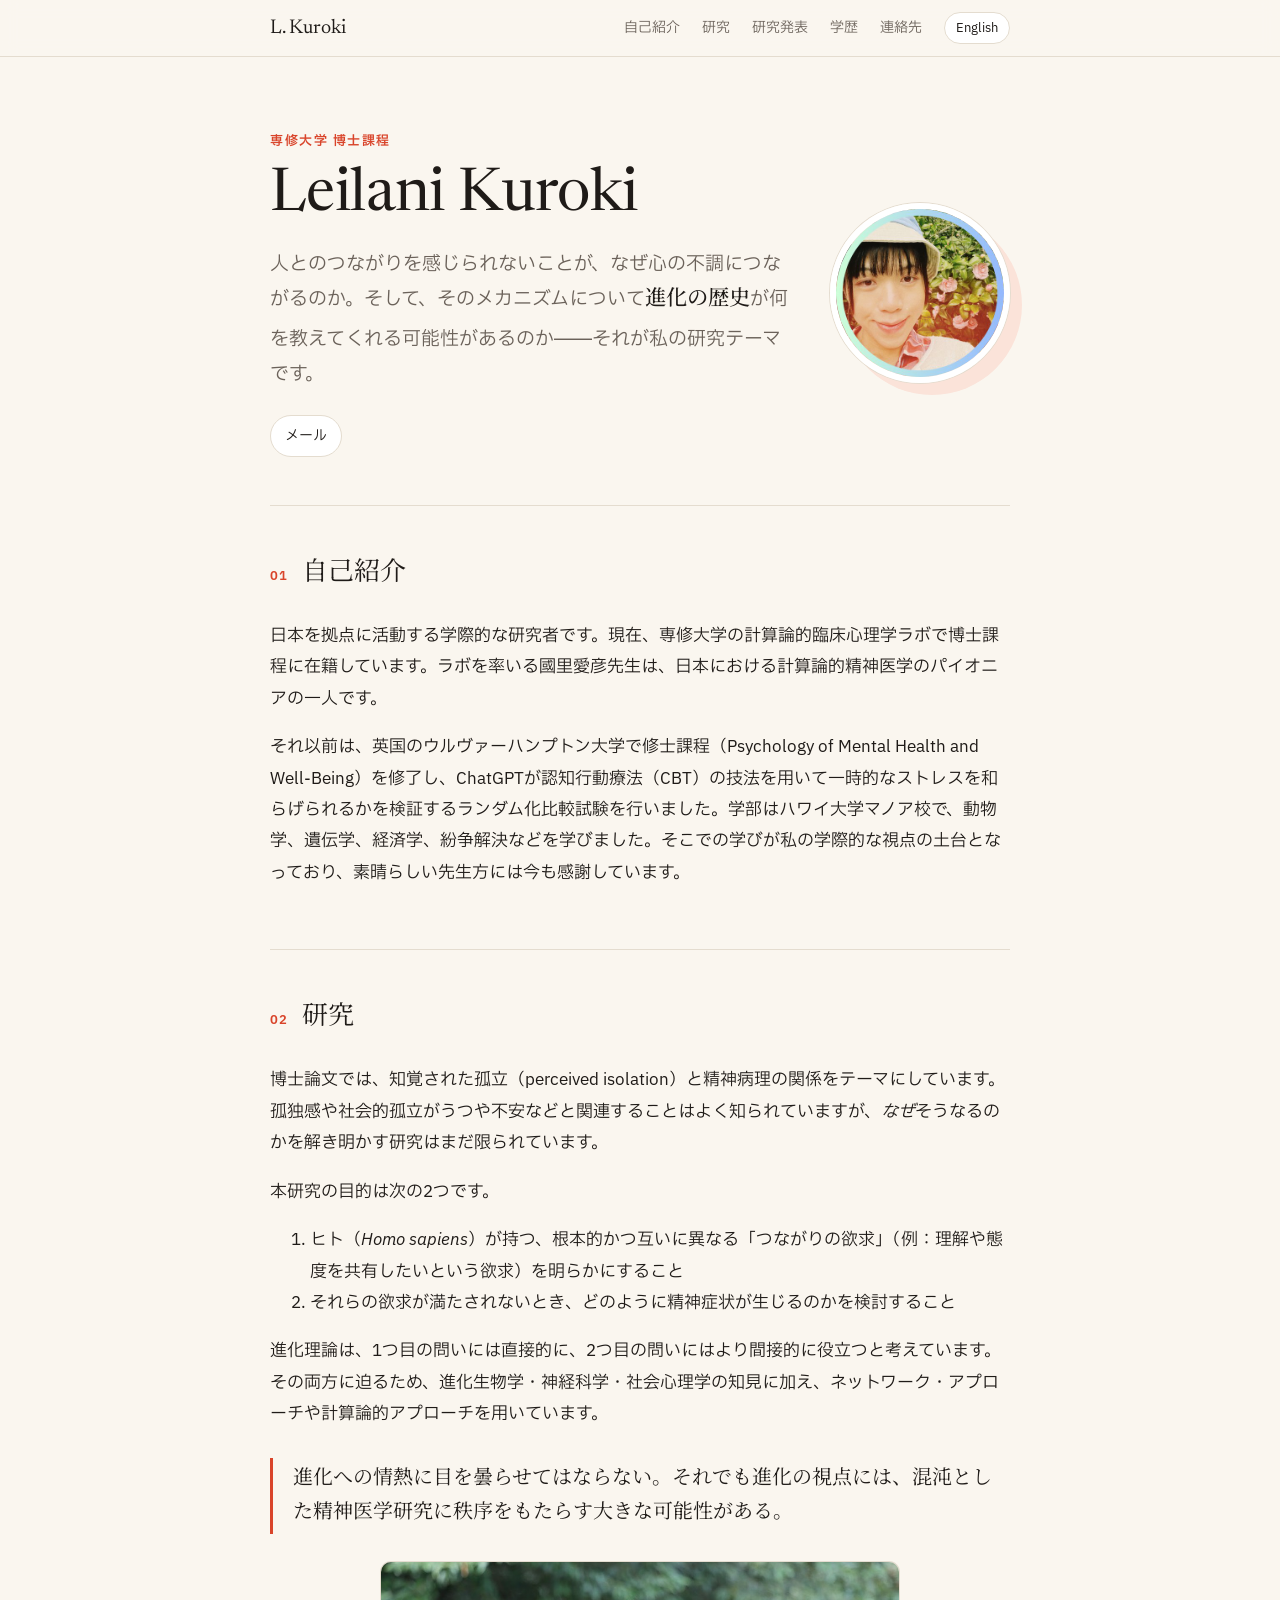
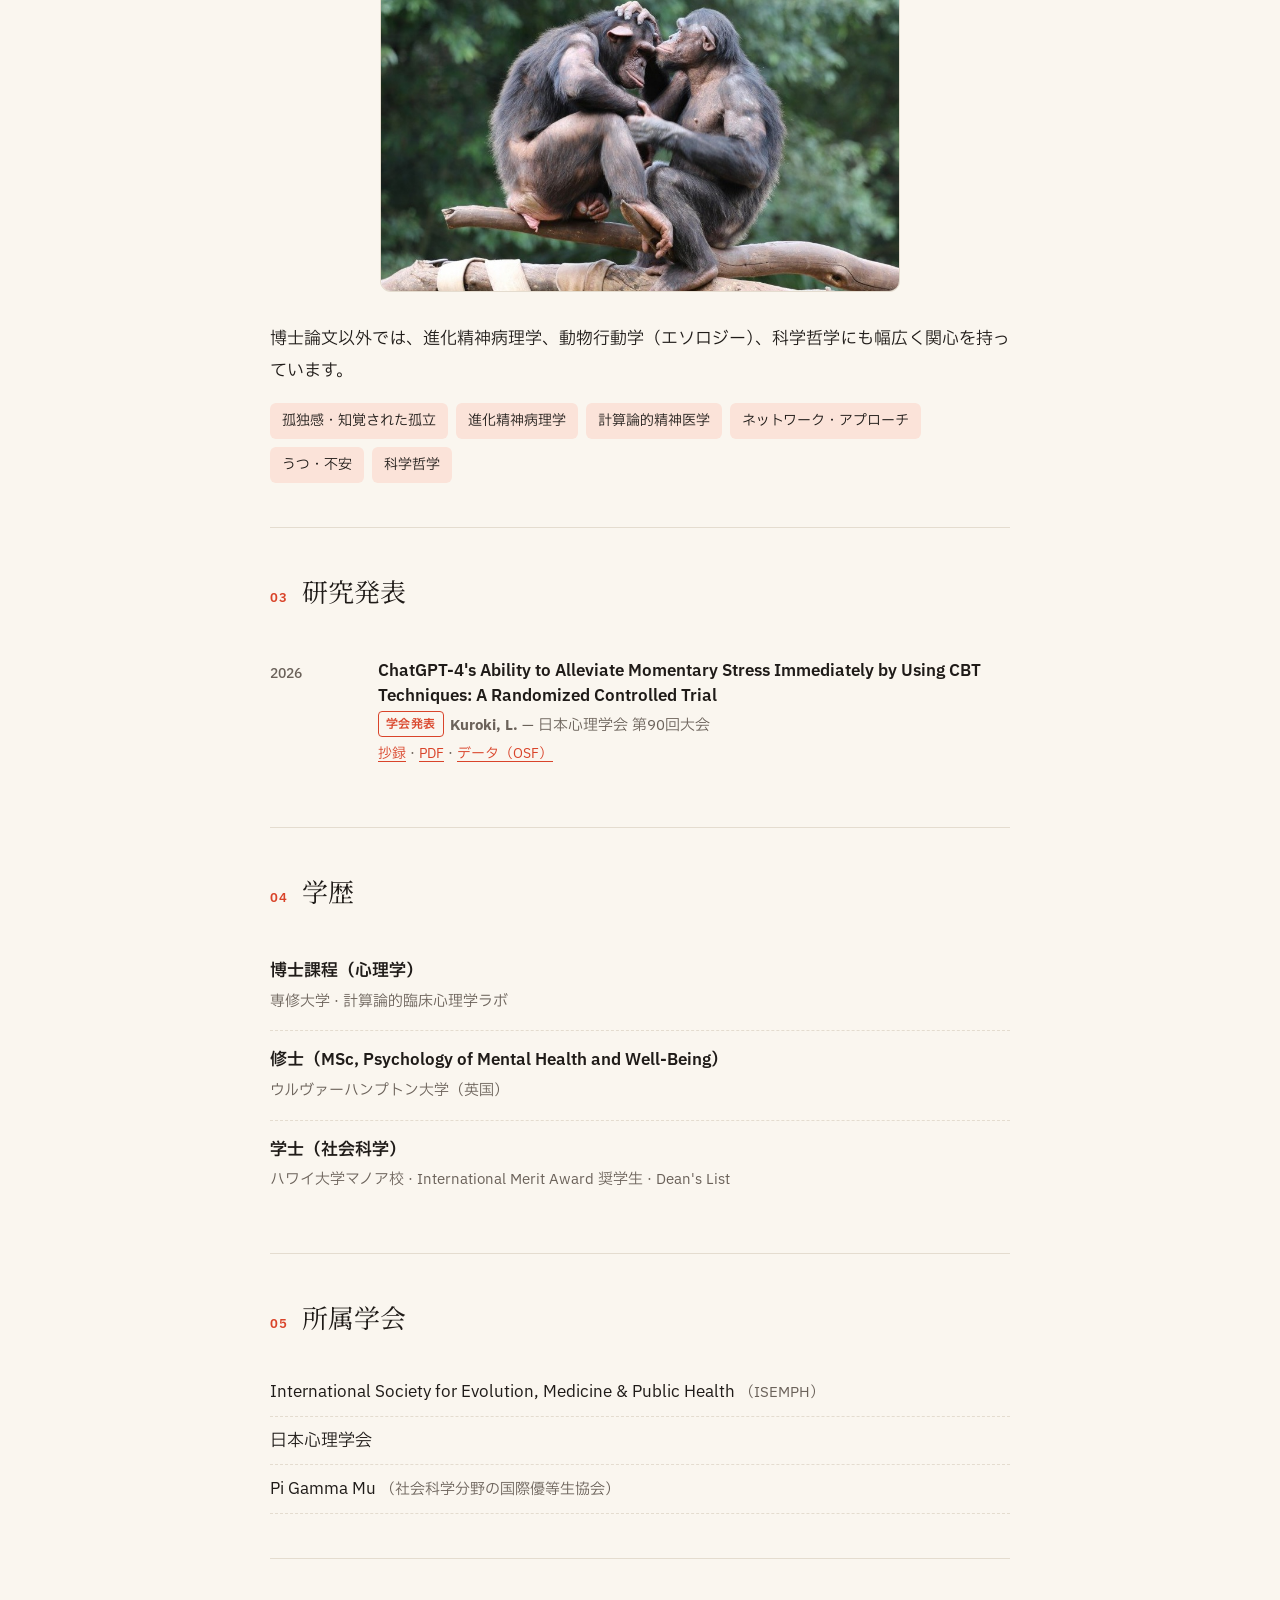
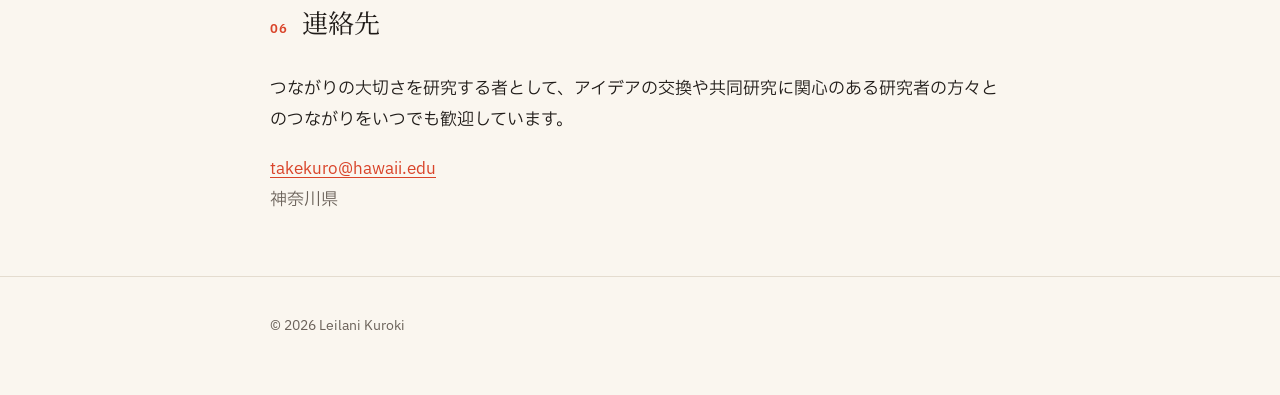
==== ja/index.html @ b6737ecd "Add Japanese version, shrink chimpanzee photo by 30% - New ja/index.html with Japanese translation; " ====
<!doctype html>
<html lang="ja">
<head>
<meta charset="utf-8">
<meta name="viewport" content="width=device-width, initial-scale=1">
<title>Leilani Kuroki｜専修大学 博士課程</title>
<meta name="description" content="Leilani Kuroki — 専修大学 計算論的臨床心理学ラボ 博士課程。知覚された孤立と精神病理の関係を、進化の視点から研究しています。">
<link rel="preconnect" href="https://fonts.googleapis.com">
<link rel="preconnect" href="https://fonts.gstatic.com" crossorigin>
<link href="https://fonts.googleapis.com/css2?family=Newsreader:ital,opsz,wght@0,6..72,400;0,6..72,500;1,6..72,400&family=IBM+Plex+Sans:wght@400;500;600&family=IBM+Plex+Sans+JP:wght@400;500;600&family=Noto+Serif+JP:wght@400;500&display=swap" rel="stylesheet">
<link rel="alternate" hreflang="en" href="https://leikuroki.github.io/">
<link rel="alternate" hreflang="ja" href="https://leikuroki.github.io/ja/">
<link rel="stylesheet" href="../style.css">
</head>
<body>

<nav>
  <div class="wrap">
    <a class="mark" href="#">L. Kuroki</a>
    <div class="right">
      <ul>
        <li><a href="#about">自己紹介</a></li>
        <li><a href="#research">研究</a></li>
        <li><a href="#presentations">研究発表</a></li>
        <li><a href="#education">学歴</a></li>
        <li><a href="#contact">連絡先</a></li>
      </ul>
      <a class="lang" href="../" lang="en">English</a>
    </div>
  </div>
</nav>

<!-- ======================= HERO ======================= -->
<header class="hero">
  <div class="wrap hero-grid">
    <div>
      <p class="eyebrow">専修大学 博士課程</p>
      <h1>Leilani Kuroki</h1>
      <p class="lede">人とのつながりを感じられないことが、なぜ心の不調につながるのか。そして、そのメカニズムについて<em>進化の歴史</em>が何を教えてくれる可能性があるのか――それが私の研究テーマです。</p>
      <div class="links">
        <a class="pill" href="mailto:takekuro@hawaii.edu">メール</a>
      </div>
    </div>
    <img class="photo" src="../photo.jpg" alt="Leilani Kurokiのポートレート">
  </div>
</header>

<main class="wrap">

<!-- ======================= 自己紹介 ======================= -->
<section id="about">
  <h2><span class="num">01</span> 自己紹介</h2>
  <p>日本を拠点に活動する学際的な研究者です。現在、専修大学の計算論的臨床心理学ラボで博士課程に在籍しています。ラボを率いる國里愛彦先生は、日本における計算論的精神医学のパイオニアの一人です。</p>
  <p>それ以前は、英国のウルヴァーハンプトン大学で修士課程（Psychology of Mental Health and Well-Being）を修了し、ChatGPTが認知行動療法（CBT）の技法を用いて一時的なストレスを和らげられるかを検証するランダム化比較試験を行いました。学部はハワイ大学マノア校で、動物学、遺伝学、経済学、紛争解決などを学びました。そこでの学びが私の学際的な視点の土台となっており、素晴らしい先生方には今も感謝しています。</p>
</section>

<!-- ======================= 研究 ======================= -->
<section id="research">
  <h2><span class="num">02</span> 研究</h2>
  <p>博士論文では、知覚された孤立（perceived isolation）と精神病理の関係をテーマにしています。孤独感や社会的孤立がうつや不安などと関連することはよく知られていますが、<em>なぜ</em>そうなるのかを解き明かす研究はまだ限られています。</p>
  <p>本研究の目的は次の2つです。</p>
  <ol>
    <li>ヒト（<i>Homo sapiens</i>）が持つ、根本的かつ互いに異なる「つながりの欲求」（例：理解や態度を共有したいという欲求）を明らかにすること</li>
    <li>それらの欲求が満たされないとき、どのように精神症状が生じるのかを検討すること</li>
  </ol>
  <p>進化理論は、1つ目の問いには直接的に、2つ目の問いにはより間接的に役立つと考えています。その両方に迫るため、進化生物学・神経科学・社会心理学の知見に加え、ネットワーク・アプローチや計算論的アプローチを用いています。</p>
  <p class="pull">進化への情熱に目を曇らせてはならない。それでも進化の視点には、混沌とした精神医学研究に秩序をもたらす大きな可能性がある。</p>
  <figure class="photo-wide"><img src="../chimpanzees.jpeg" alt="枝の上で向かい合い、顔を寄せ合う2頭のチンパンジー" loading="lazy"></figure>
  <p>博士論文以外では、進化精神病理学、動物行動学（エソロジー）、科学哲学にも幅広く関心を持っています。</p>
  <div class="tags">
    <span class="tag">孤独感・知覚された孤立</span>
    <span class="tag">進化精神病理学</span>
    <span class="tag">計算論的精神医学</span>
    <span class="tag">ネットワーク・アプローチ</span>
    <span class="tag">うつ・不安</span>
    <span class="tag">科学哲学</span>
  </div>
</section>

<!-- ======================= 研究発表 ======================= -->
<section id="presentations">
  <h2><span class="num">03</span> 研究発表</h2>

  <!-- 新しい発表を追加するときは <div class="entry"> から対応する </div> までをコピー -->
  <div class="entry">
    <div class="year">2026</div>
    <div>
      <h3>ChatGPT-4's Ability to Alleviate Momentary Stress Immediately by Using CBT Techniques: A Randomized Controlled Trial</h3>
      <p class="meta"><span class="badge">学会発表</span><strong>Kuroki, L.</strong> — 日本心理学会 第90回大会</p>
      <p class="meta">
        <a href="https://pub.confit.atlas.jp/en/event/jpa2026/presentation/VQcXR4tV-46" target="_blank" rel="noopener">抄録</a> ·
        <a href="../kuroki-jpa2026.pdf" target="_blank" rel="noopener">PDF</a> ·
        <a href="https://osf.io/59hv4" target="_blank" rel="noopener">データ（OSF）</a>
      </p>
    </div>
  </div>
</section>

<!-- ======================= 学歴 ======================= -->
<section id="education">
  <h2><span class="num">04</span> 学歴</h2>
  <div class="entry no-year">
    <div>
      <h3>博士課程（心理学）</h3>
      <p class="meta">専修大学 · 計算論的臨床心理学ラボ</p>
    </div>
  </div>
  <div class="entry no-year">
    <div>
      <h3>修士（MSc, Psychology of Mental Health and Well-Being）</h3>
      <p class="meta">ウルヴァーハンプトン大学（英国）</p>
    </div>
  </div>
  <div class="entry no-year">
    <div>
      <h3>学士（社会科学）</h3>
      <p class="meta">ハワイ大学マノア校 · International Merit Award 奨学生 · Dean's List</p>
    </div>
  </div>
</section>

<!-- ======================= 所属学会 ======================= -->
<section id="affiliations">
  <h2><span class="num">05</span> 所属学会</h2>
  <ul class="plain">
    <li>International Society for Evolution, Medicine &amp; Public Health <span>（ISEMPH）</span></li>
    <li>日本心理学会</li>
    <li>Pi Gamma Mu <span>（社会科学分野の国際優等生協会）</span></li>
  </ul>
</section>

<!-- ======================= 連絡先 ======================= -->
<section id="contact">
  <h2><span class="num">06</span> 連絡先</h2>
  <p>つながりの大切さを研究する者として、アイデアの交換や共同研究に関心のある研究者の方々とのつながりをいつでも歓迎しています。</p>
  <p><a href="mailto:takekuro@hawaii.edu">takekuro@hawaii.edu</a><br>
  <span style="color:var(--muted)">神奈川県</span></p>
</section>

</main>

<footer>
  <div class="wrap">© 2026 Leilani Kuroki</div>
</footer>

</body>
</html>
---- style.css ----
/* =========================================================
   COLORS — change these to restyle the whole site
   ========================================================= */
:root {
  --paper: #faf6ef;
  --ink: #1f1b18;
  --muted: #6b625a;
  --line: #e4dccf;
  --accent: #d9442a;        /* vermilion, borrowed from your CV */
  --accent-soft: #fbe3d9;
  --card: #ffffff;
}
@media (prefers-color-scheme: dark) {
  :root {
    --paper: #171412;
    --ink: #efe8de;
    --muted: #a89e93;
    --line: #322b26;
    --accent: #ff7a5c;
    --accent-soft: #3a211b;
    --card: #1f1b18;
  }
}

* { box-sizing: border-box; }
html { scroll-behavior: smooth; }
body {
  margin: 0;
  background: var(--paper);
  color: var(--ink);
  font: 400 17px/1.7 "IBM Plex Sans", system-ui, sans-serif;
  -webkit-font-smoothing: antialiased;
}
a { color: var(--accent); text-decoration-thickness: 1px; text-underline-offset: 3px; }
a:hover { text-decoration-thickness: 2px; }

.wrap { max-width: 780px; margin: 0 auto; padding: 0 20px; }

/* ---------- top nav ---------- */
nav {
  position: sticky; top: 0; z-index: 10;
  background: color-mix(in srgb, var(--paper) 88%, transparent);
  backdrop-filter: blur(8px);
  border-bottom: 1px solid var(--line);
}
nav .wrap { display: flex; justify-content: space-between; align-items: center; height: 56px; }
nav .mark { font-family: "Newsreader", serif; font-size: 20px; color: var(--ink); text-decoration: none; }
nav ul { list-style: none; display: flex; gap: 22px; margin: 0; padding: 0; font-size: 14px; }
nav ul a { color: var(--muted); text-decoration: none; }
nav ul a:hover { color: var(--accent); }
nav .right { display: flex; align-items: center; gap: 22px; }
.lang { font-size: 13px; color: var(--ink); text-decoration: none; border: 1px solid var(--line); border-radius: 999px; padding: 3px 11px; background: var(--card); }
.lang:hover { border-color: var(--accent); color: var(--accent); }
@media (max-width: 560px) { nav ul { display: none; } }

/* ---------- hero ---------- */
header.hero { padding: 72px 0 48px; }
.hero-grid { display: grid; grid-template-columns: 1fr 180px; gap: 40px; align-items: center; }
.eyebrow {
  font-size: 13px; letter-spacing: .12em; text-transform: uppercase;
  color: var(--accent); font-weight: 600; margin: 0 0 12px;
}
h1 {
  font-family: "Newsreader", serif; font-weight: 400;
  font-size: clamp(40px, 7vw, 60px); line-height: 1.05; margin: 0 0 18px;
  letter-spacing: -.01em;
}
.lede { font-size: 19px; color: var(--muted); margin: 0 0 24px; max-width: 34em; }
.lede em { font-family: "Newsreader", serif; font-size: 1.12em; color: var(--ink); }
.photo {
  width: 180px; height: 180px; border-radius: 50%; object-fit: cover; object-position: center 30%;
  border: 6px solid var(--card);
  box-shadow: 0 0 0 1px var(--line), 12px 12px 0 var(--accent-soft);
}
.links { display: flex; flex-wrap: wrap; gap: 10px; }
.pill {
  display: inline-block; padding: 7px 14px; border: 1px solid var(--line); border-radius: 999px;
  font-size: 14px; color: var(--ink); text-decoration: none; background: var(--card);
}
.pill:hover { border-color: var(--accent); color: var(--accent); }
@media (max-width: 640px) {
  header.hero { padding: 44px 0 32px; }
  .hero-grid { grid-template-columns: 1fr; gap: 24px; }
  .photo { order: -1; width: 130px; height: 130px; }
}

/* ---------- sections ---------- */
section { padding: 44px 0; border-top: 1px solid var(--line); }
h2 {
  font-family: "Newsreader", serif; font-weight: 400; font-style: italic;
  font-size: 30px; margin: 0 0 22px; display: flex; align-items: baseline; gap: 14px;
}
h2 .num { font-family: "IBM Plex Sans", sans-serif; font-style: normal; font-size: 13px; color: var(--accent); font-weight: 600; letter-spacing: .08em; }
p { margin: 0 0 1em; }

.pull {
  font-family: "Newsreader", serif; font-size: 22px; line-height: 1.45;
  border-left: 3px solid var(--accent); padding: 4px 0 4px 20px; margin: 28px 0;
}

.photo-wide { margin: 8px 0 32px; }
.photo-wide img { display: block; width: 70%; margin: 0 auto; height: auto; border-radius: 10px; box-shadow: 0 0 0 1px var(--line); }

/* interests */
.tags { display: flex; flex-wrap: wrap; gap: 8px; margin-top: 8px; }
.tag { background: var(--accent-soft); color: var(--ink); font-size: 14px; padding: 5px 12px; border-radius: 6px; }

/* entries (pubs, education) */
.entry { display: grid; grid-template-columns: 90px 1fr; gap: 18px; padding: 16px 0; }
.entry + .entry { border-top: 1px dashed var(--line); }
.entry .year { font-size: 14px; color: var(--muted); font-weight: 500; padding-top: 3px; }
.entry h3 { font-size: 17px; font-weight: 600; margin: 0 0 4px; line-height: 1.45; }
.entry .meta { color: var(--muted); font-size: 15px; margin: 0; }
.entry .meta a { font-size: 14px; }
.badge { display: inline-block; font-size: 12px; font-weight: 600; letter-spacing: .04em; text-transform: uppercase;
         color: var(--accent); border: 1px solid var(--accent); border-radius: 4px; padding: 1px 7px; margin-right: 6px; vertical-align: 2px; }
.entry.no-year { grid-template-columns: 1fr; }
@media (max-width: 560px) { .entry { grid-template-columns: 1fr; gap: 2px; } }

.two-col { display: grid; grid-template-columns: 1fr 1fr; gap: 32px; }
@media (max-width: 640px) { .two-col { grid-template-columns: 1fr; gap: 0; } }
.plain { list-style: none; padding: 0; margin: 0; }
.plain li { padding: 8px 0; border-bottom: 1px dashed var(--line); }
.plain li span { color: var(--muted); font-size: 15px; }

footer { padding: 36px 0 56px; color: var(--muted); font-size: 14px; border-top: 1px solid var(--line); }

/* ---------- Japanese page tweaks ---------- */
html[lang="ja"] body { font-family: "IBM Plex Sans", "IBM Plex Sans JP", system-ui, sans-serif; line-height: 1.85; }
html[lang="ja"] h1, html[lang="ja"] h2, html[lang="ja"] .pull, html[lang="ja"] .lede em, html[lang="ja"] nav .mark { font-family: "Newsreader", "Noto Serif JP", serif; }
html[lang="ja"] h2 { font-style: normal; font-size: 26px; }
html[lang="ja"] .lede em { font-style: normal; font-weight: 500; }
html[lang="ja"] .pull { font-size: 20px; line-height: 1.7; }
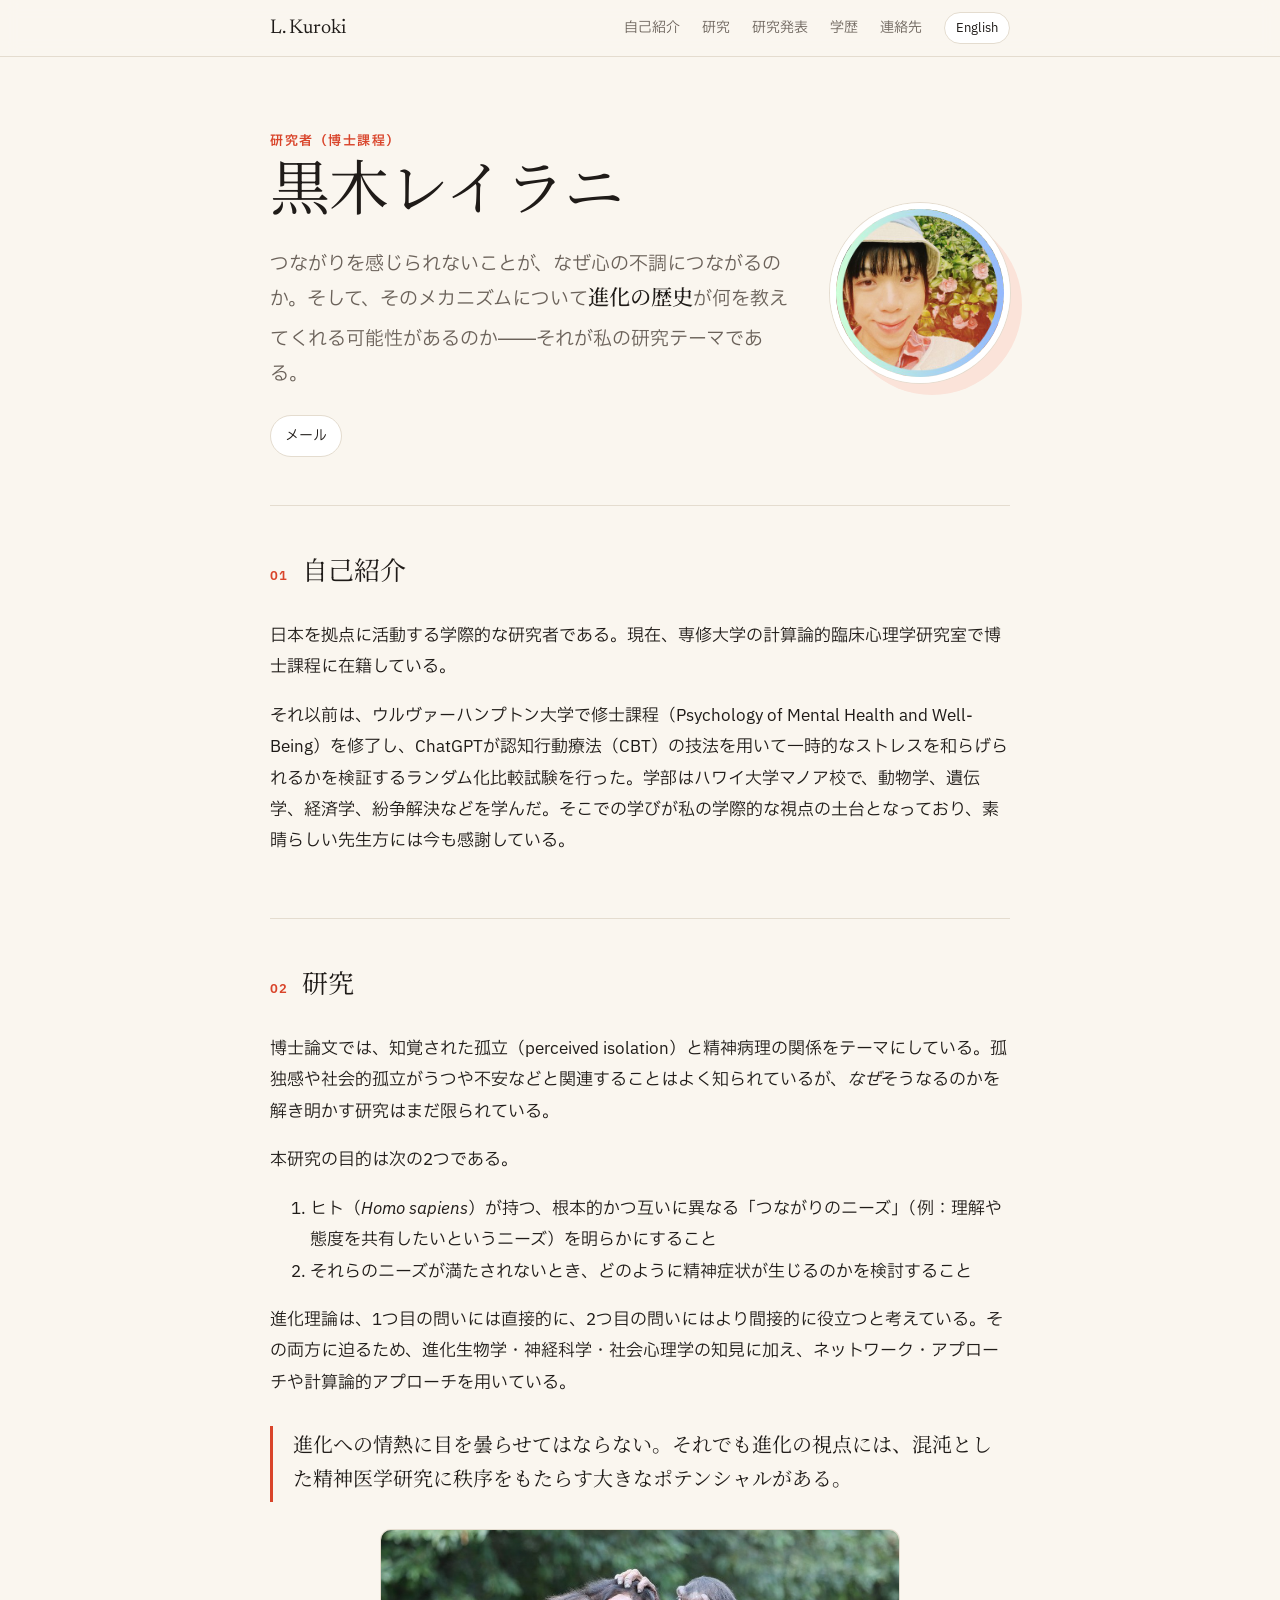
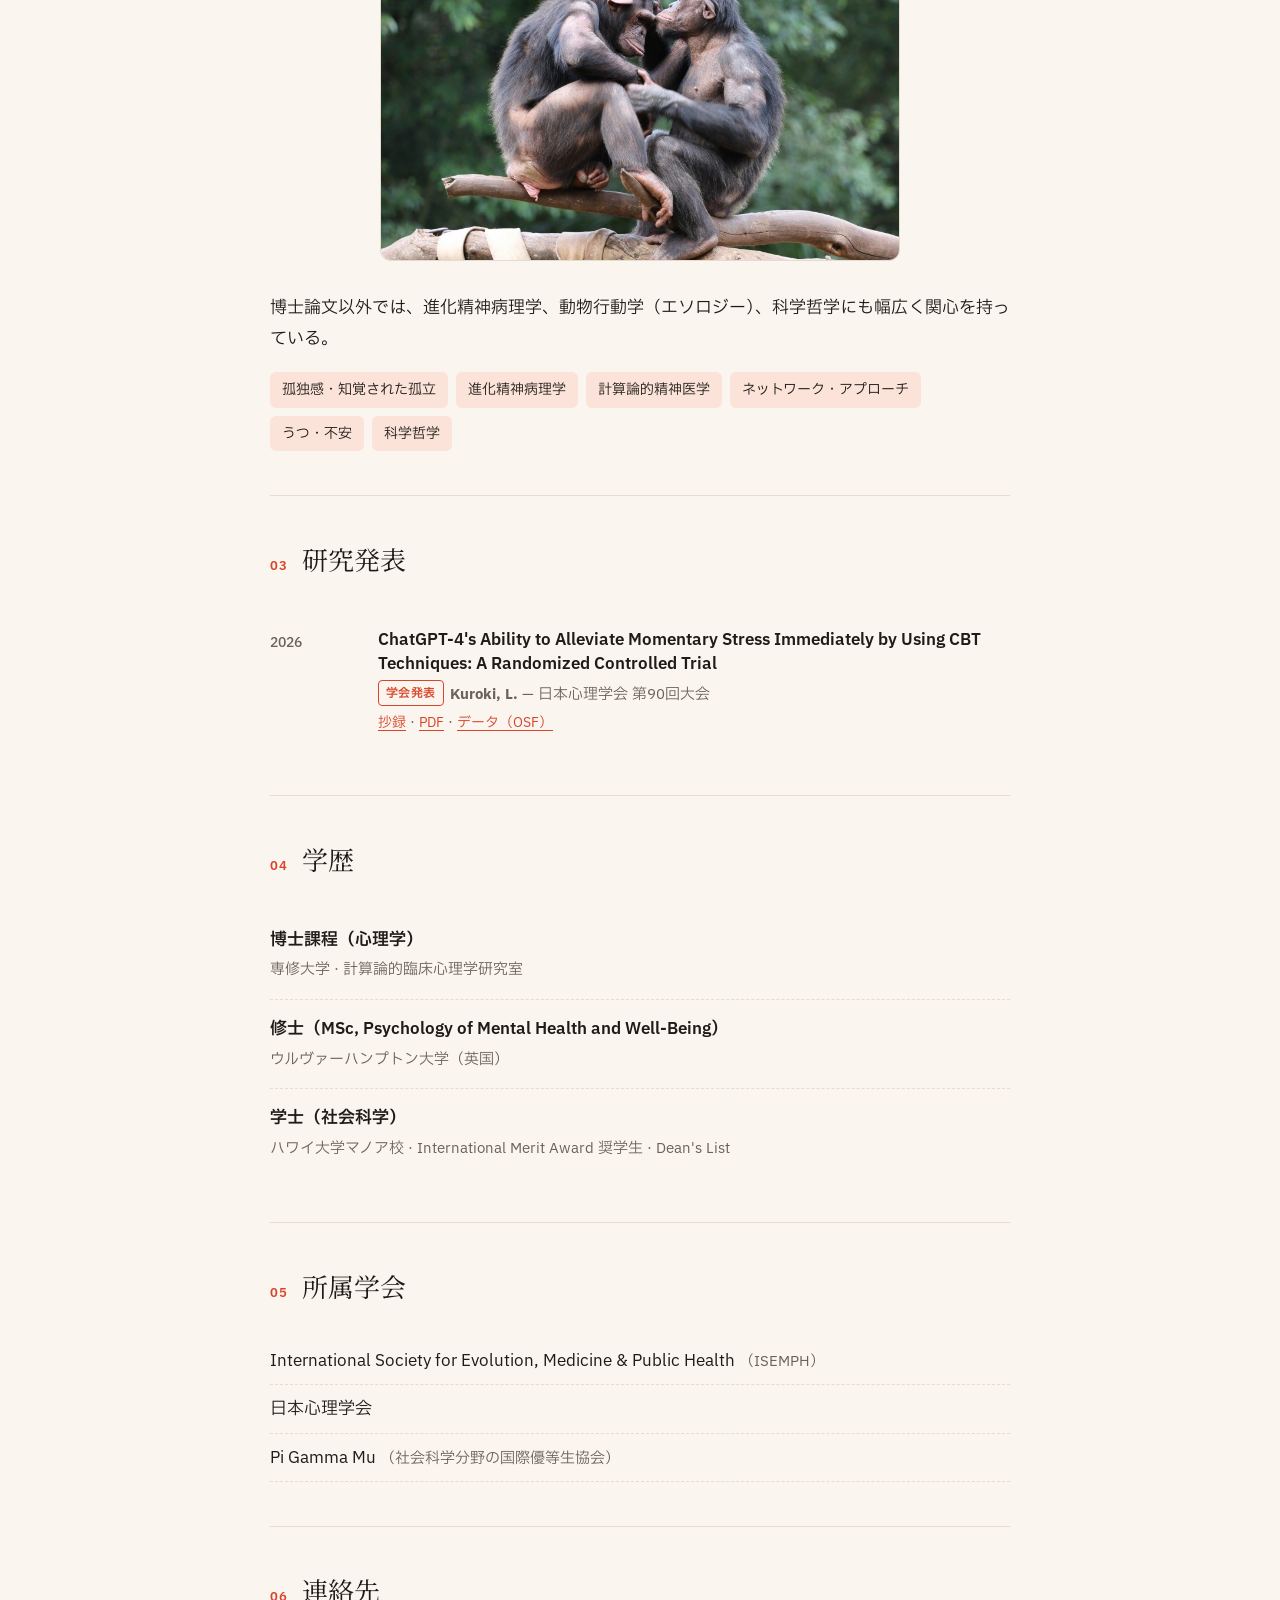
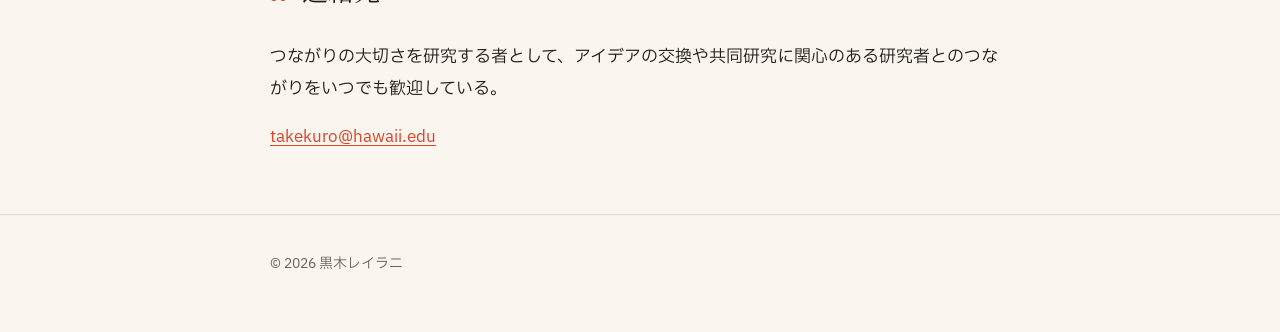
==== commit 22895248: "Japanese page: である調, 黒木レイラニ, wording edits Co-Authored-By: Claude Opus 5.5 <noreply@anthropic.com> C" ====
--- a/ja/index.html
+++ b/ja/index.html
@@ -3,8 +3,8 @@
 <head>
 <meta charset="utf-8">
 <meta name="viewport" content="width=device-width, initial-scale=1">
-<title>Leilani Kuroki｜専修大学 博士課程</title>
-<meta name="description" content="Leilani Kuroki — 専修大学 計算論的臨床心理学ラボ 博士課程。知覚された孤立と精神病理の関係を、進化の視点から研究しています。">
+<title>黒木レイラニ｜研究者（博士課程）</title>
+<meta name="description" content="黒木レイラニ — 専修大学 計算論的臨床心理学研究室 博士課程。知覚された孤立と精神病理の関係を、進化の視点から研究している。">
 <link rel="preconnect" href="https://fonts.googleapis.com">
 <link rel="preconnect" href="https://fonts.gstatic.com" crossorigin>
 <link href="https://fonts.googleapis.com/css2?family=Newsreader:ital,opsz,wght@0,6..72,400;0,6..72,500;1,6..72,400&family=IBM+Plex+Sans:wght@400;500;600&family=IBM+Plex+Sans+JP:wght@400;500;600&family=Noto+Serif+JP:wght@400;500&display=swap" rel="stylesheet">
@@ -34,14 +34,14 @@
 <header class="hero">
   <div class="wrap hero-grid">
     <div>
-      <p class="eyebrow">専修大学 博士課程</p>
-      <h1>Leilani Kuroki</h1>
-      <p class="lede">人とのつながりを感じられないことが、なぜ心の不調につながるのか。そして、そのメカニズムについて<em>進化の歴史</em>が何を教えてくれる可能性があるのか――それが私の研究テーマです。</p>
+      <p class="eyebrow">研究者（博士課程）</p>
+      <h1>黒木レイラニ</h1>
+      <p class="lede">つながりを感じられないことが、なぜ心の不調につながるのか。そして、そのメカニズムについて<em>進化の歴史</em>が何を教えてくれる可能性があるのか――それが私の研究テーマである。</p>
       <div class="links">
         <a class="pill" href="mailto:takekuro@hawaii.edu">メール</a>
       </div>
     </div>
-    <img class="photo" src="../photo.jpg" alt="Leilani Kurokiのポートレート">
+    <img class="photo" src="../photo.jpg" alt="黒木レイラニのポートレート">
   </div>
 </header>
 
@@ -50,23 +50,23 @@
 <!-- ======================= 自己紹介 ======================= -->
 <section id="about">
   <h2><span class="num">01</span> 自己紹介</h2>
-  <p>日本を拠点に活動する学際的な研究者です。現在、専修大学の計算論的臨床心理学ラボで博士課程に在籍しています。ラボを率いる國里愛彦先生は、日本における計算論的精神医学のパイオニアの一人です。</p>
-  <p>それ以前は、英国のウルヴァーハンプトン大学で修士課程（Psychology of Mental Health and Well-Being）を修了し、ChatGPTが認知行動療法（CBT）の技法を用いて一時的なストレスを和らげられるかを検証するランダム化比較試験を行いました。学部はハワイ大学マノア校で、動物学、遺伝学、経済学、紛争解決などを学びました。そこでの学びが私の学際的な視点の土台となっており、素晴らしい先生方には今も感謝しています。</p>
+  <p>日本を拠点に活動する学際的な研究者である。現在、専修大学の計算論的臨床心理学研究室で博士課程に在籍している。</p>
+  <p>それ以前は、ウルヴァーハンプトン大学で修士課程（Psychology of Mental Health and Well-Being）を修了し、ChatGPTが認知行動療法（CBT）の技法を用いて一時的なストレスを和らげられるかを検証するランダム化比較試験を行った。学部はハワイ大学マノア校で、動物学、遺伝学、経済学、紛争解決などを学んだ。そこでの学びが私の学際的な視点の土台となっており、素晴らしい先生方には今も感謝している。</p>
 </section>
 
 <!-- ======================= 研究 ======================= -->
 <section id="research">
   <h2><span class="num">02</span> 研究</h2>
-  <p>博士論文では、知覚された孤立（perceived isolation）と精神病理の関係をテーマにしています。孤独感や社会的孤立がうつや不安などと関連することはよく知られていますが、<em>なぜ</em>そうなるのかを解き明かす研究はまだ限られています。</p>
-  <p>本研究の目的は次の2つです。</p>
+  <p>博士論文では、知覚された孤立（perceived isolation）と精神病理の関係をテーマにしている。孤独感や社会的孤立がうつや不安などと関連することはよく知られているが、<em>なぜ</em>そうなるのかを解き明かす研究はまだ限られている。</p>
+  <p>本研究の目的は次の2つである。</p>
   <ol>
-    <li>ヒト（<i>Homo sapiens</i>）が持つ、根本的かつ互いに異なる「つながりの欲求」（例：理解や態度を共有したいという欲求）を明らかにすること</li>
-    <li>それらの欲求が満たされないとき、どのように精神症状が生じるのかを検討すること</li>
+    <li>ヒト（<i>Homo sapiens</i>）が持つ、根本的かつ互いに異なる「つながりのニーズ」（例：理解や態度を共有したいというニーズ）を明らかにすること</li>
+    <li>それらのニーズが満たされないとき、どのように精神症状が生じるのかを検討すること</li>
   </ol>
-  <p>進化理論は、1つ目の問いには直接的に、2つ目の問いにはより間接的に役立つと考えています。その両方に迫るため、進化生物学・神経科学・社会心理学の知見に加え、ネットワーク・アプローチや計算論的アプローチを用いています。</p>
-  <p class="pull">進化への情熱に目を曇らせてはならない。それでも進化の視点には、混沌とした精神医学研究に秩序をもたらす大きな可能性がある。</p>
+  <p>進化理論は、1つ目の問いには直接的に、2つ目の問いにはより間接的に役立つと考えている。その両方に迫るため、進化生物学・神経科学・社会心理学の知見に加え、ネットワーク・アプローチや計算論的アプローチを用いている。</p>
+  <p class="pull">進化への情熱に目を曇らせてはならない。それでも進化の視点には、混沌とした精神医学研究に秩序をもたらす大きなポテンシャルがある。</p>
   <figure class="photo-wide"><img src="../chimpanzees.jpeg" alt="枝の上で向かい合い、顔を寄せ合う2頭のチンパンジー" loading="lazy"></figure>
-  <p>博士論文以外では、進化精神病理学、動物行動学（エソロジー）、科学哲学にも幅広く関心を持っています。</p>
+  <p>博士論文以外では、進化精神病理学、動物行動学（エソロジー）、科学哲学にも幅広く関心を持っている。</p>
   <div class="tags">
     <span class="tag">孤独感・知覚された孤立</span>
     <span class="tag">進化精神病理学</span>
@@ -102,7 +102,7 @@
   <div class="entry no-year">
     <div>
       <h3>博士課程（心理学）</h3>
-      <p class="meta">専修大学 · 計算論的臨床心理学ラボ</p>
+      <p class="meta">専修大学 · 計算論的臨床心理学研究室</p>
     </div>
   </div>
   <div class="entry no-year">
@@ -132,15 +132,14 @@
 <!-- ======================= 連絡先 ======================= -->
 <section id="contact">
   <h2><span class="num">06</span> 連絡先</h2>
-  <p>つながりの大切さを研究する者として、アイデアの交換や共同研究に関心のある研究者の方々とのつながりをいつでも歓迎しています。</p>
-  <p><a href="mailto:takekuro@hawaii.edu">takekuro@hawaii.edu</a><br>
-  <span style="color:var(--muted)">神奈川県</span></p>
+  <p>つながりの大切さを研究する者として、アイデアの交換や共同研究に関心のある研究者とのつながりをいつでも歓迎している。</p>
+  <p><a href="mailto:takekuro@hawaii.edu">takekuro@hawaii.edu</a></p>
 </section>
 
 </main>
 
 <footer>
-  <div class="wrap">© 2026 Leilani Kuroki</div>
+  <div class="wrap">© 2026 黒木レイラニ</div>
 </footer>
 
 </body>
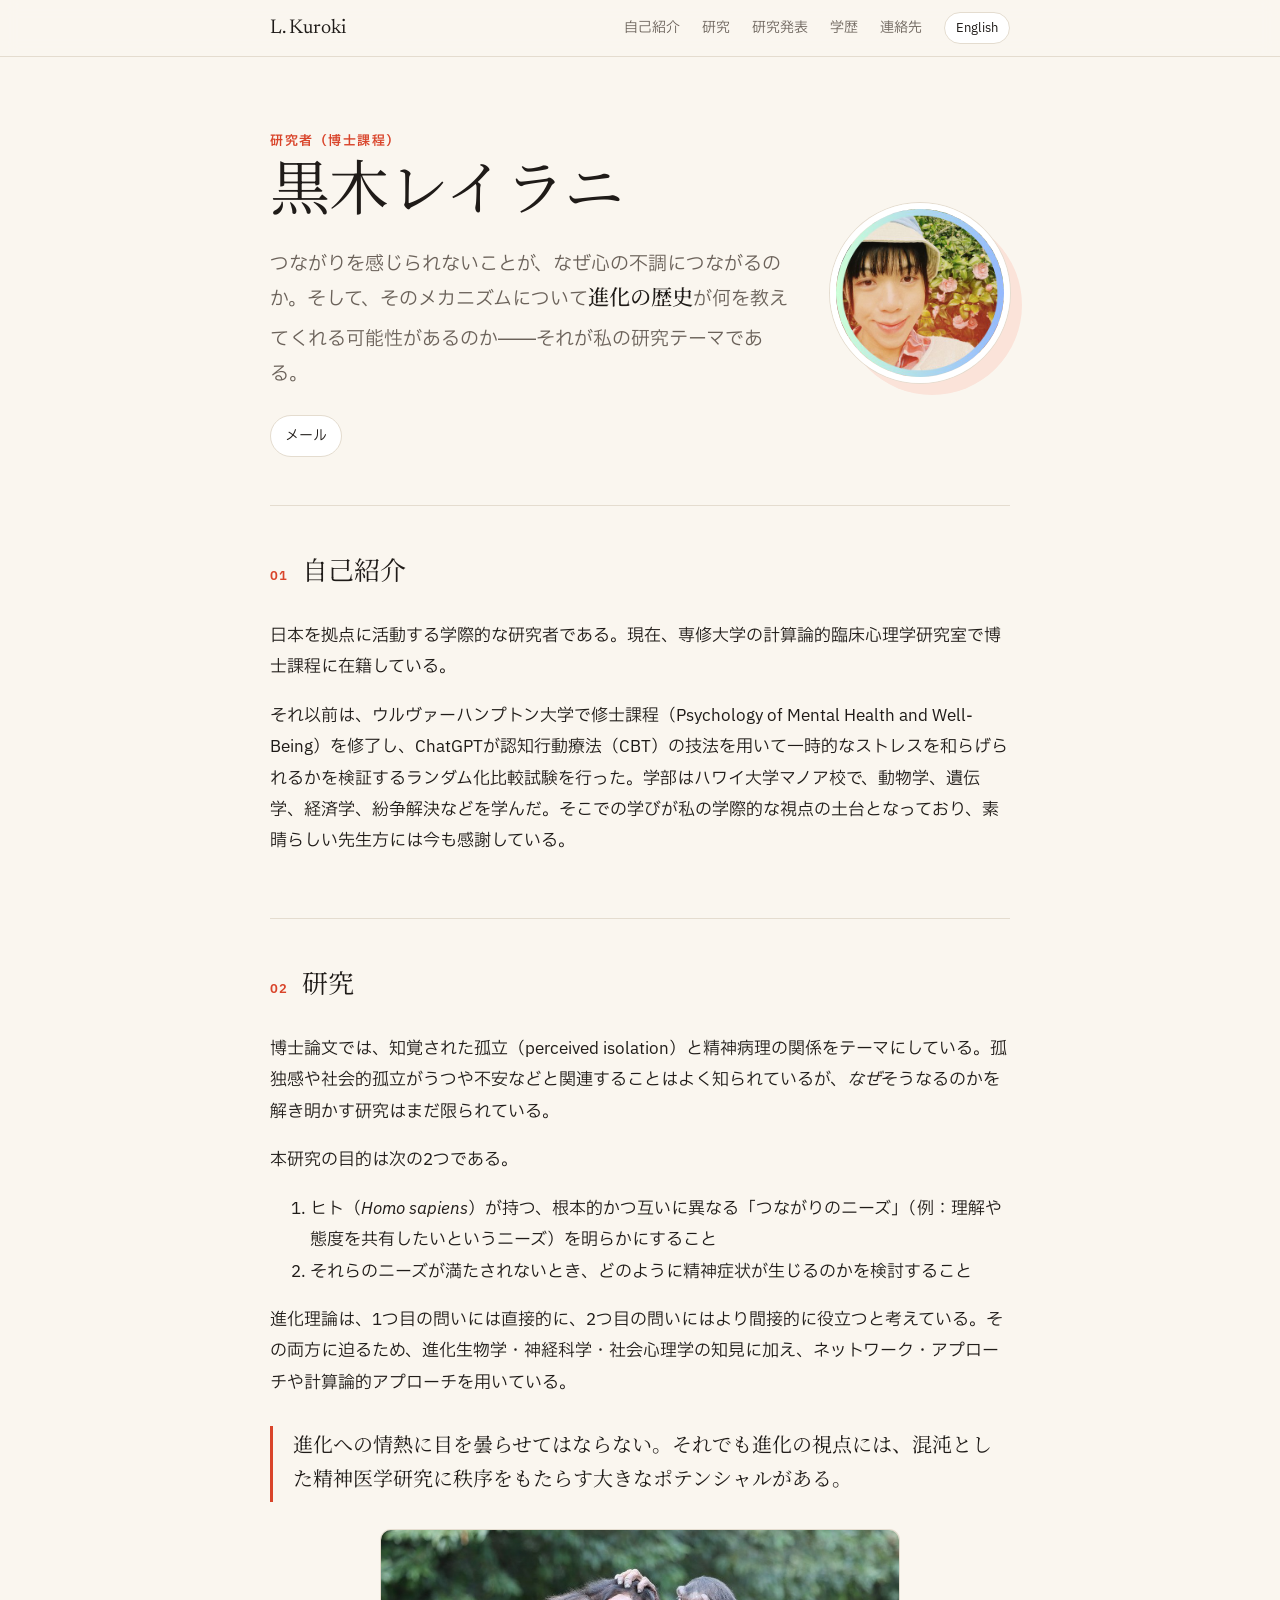
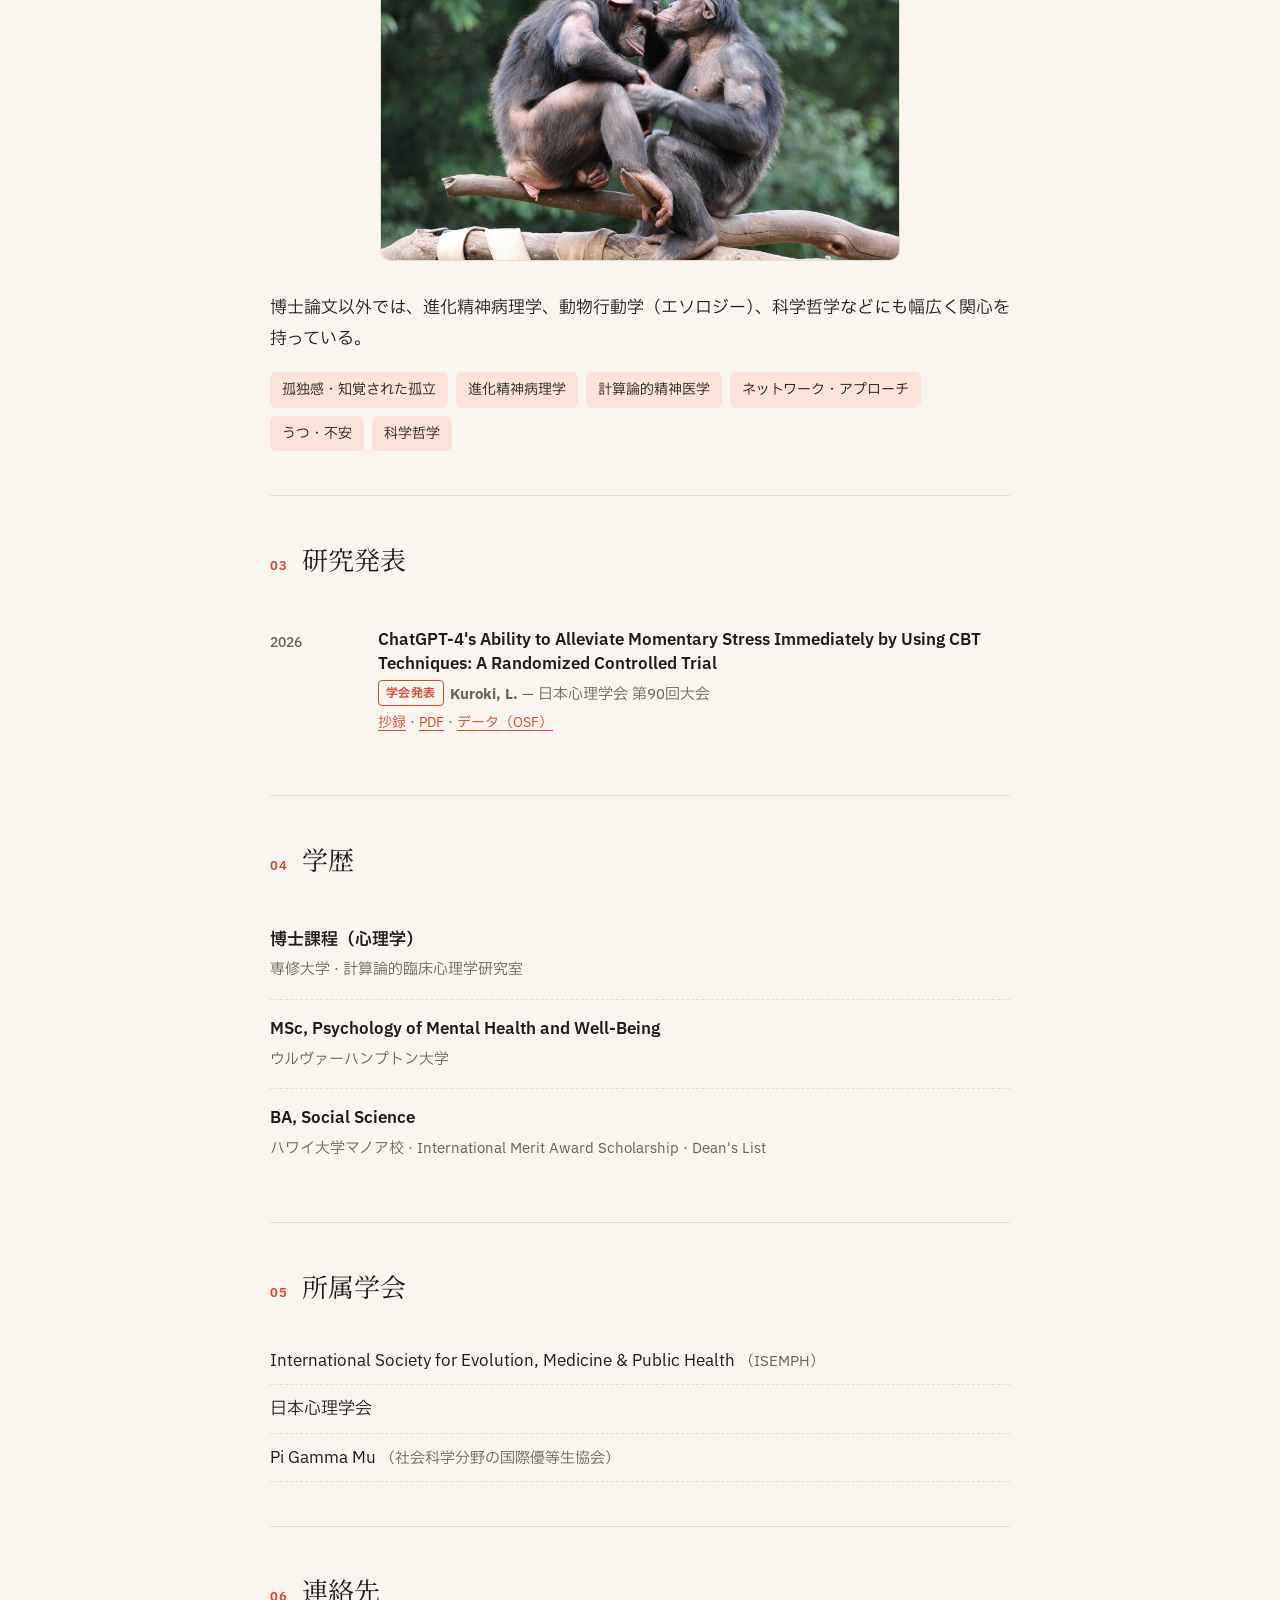
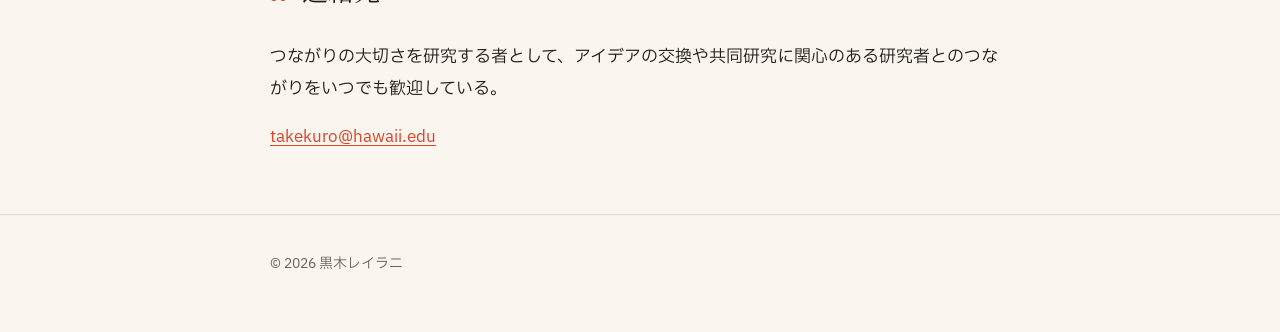
==== commit 243a5765: "Education wording on JP page; 'and more' on interests line (EN/JP) Co-Authored-By: Claude Opus 5.5 <" ====
--- a/ja/index.html
+++ b/ja/index.html
@@ -66,7 +66,7 @@
   <p>進化理論は、1つ目の問いには直接的に、2つ目の問いにはより間接的に役立つと考えている。その両方に迫るため、進化生物学・神経科学・社会心理学の知見に加え、ネットワーク・アプローチや計算論的アプローチを用いている。</p>
   <p class="pull">進化への情熱に目を曇らせてはならない。それでも進化の視点には、混沌とした精神医学研究に秩序をもたらす大きなポテンシャルがある。</p>
   <figure class="photo-wide"><img src="../chimpanzees.jpeg" alt="枝の上で向かい合い、顔を寄せ合う2頭のチンパンジー" loading="lazy"></figure>
-  <p>博士論文以外では、進化精神病理学、動物行動学（エソロジー）、科学哲学にも幅広く関心を持っている。</p>
+  <p>博士論文以外では、進化精神病理学、動物行動学（エソロジー）、科学哲学などにも幅広く関心を持っている。</p>
   <div class="tags">
     <span class="tag">孤独感・知覚された孤立</span>
     <span class="tag">進化精神病理学</span>
@@ -107,14 +107,14 @@
   </div>
   <div class="entry no-year">
     <div>
-      <h3>修士（MSc, Psychology of Mental Health and Well-Being）</h3>
-      <p class="meta">ウルヴァーハンプトン大学（英国）</p>
+      <h3>MSc, Psychology of Mental Health and Well-Being</h3>
+      <p class="meta">ウルヴァーハンプトン大学</p>
     </div>
   </div>
   <div class="entry no-year">
     <div>
-      <h3>学士（社会科学）</h3>
-      <p class="meta">ハワイ大学マノア校 · International Merit Award 奨学生 · Dean's List</p>
+      <h3>BA, Social Science</h3>
+      <p class="meta">ハワイ大学マノア校 · International Merit Award Scholarship · Dean's List</p>
     </div>
   </div>
 </section>
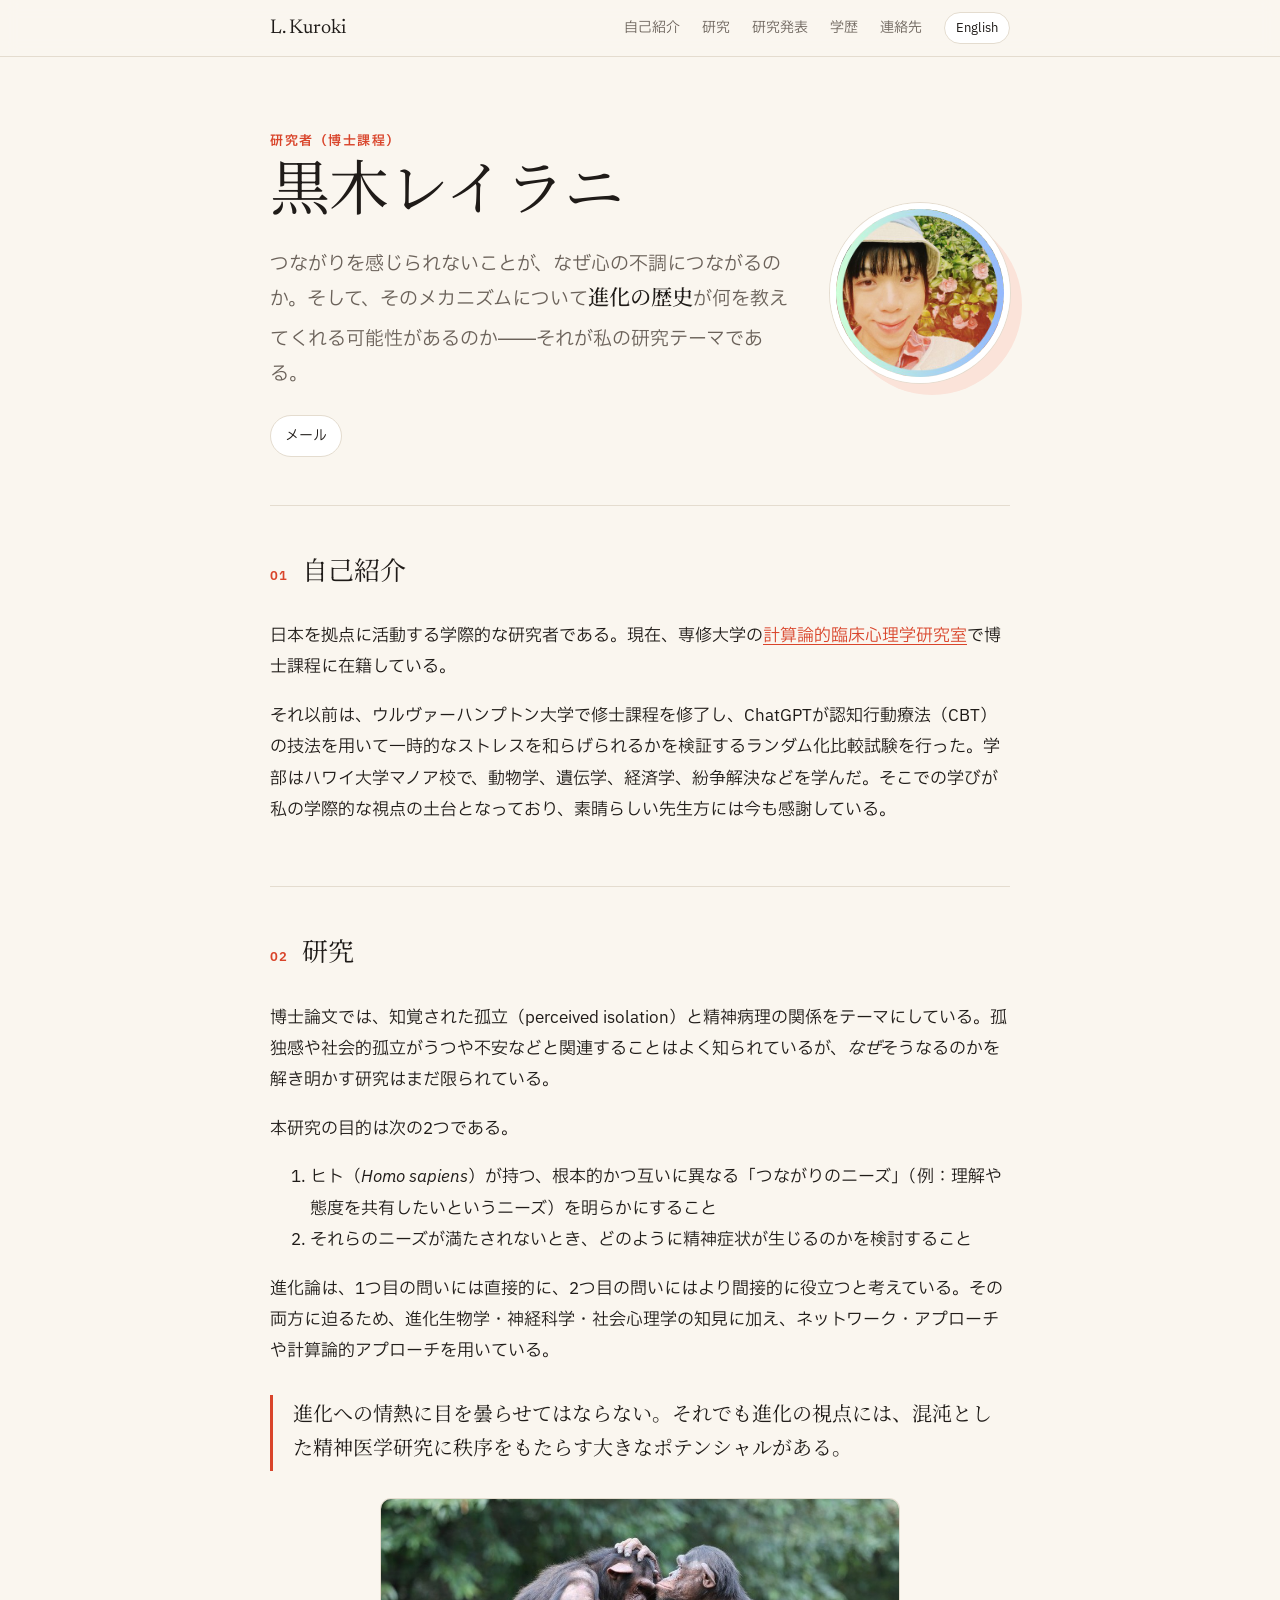
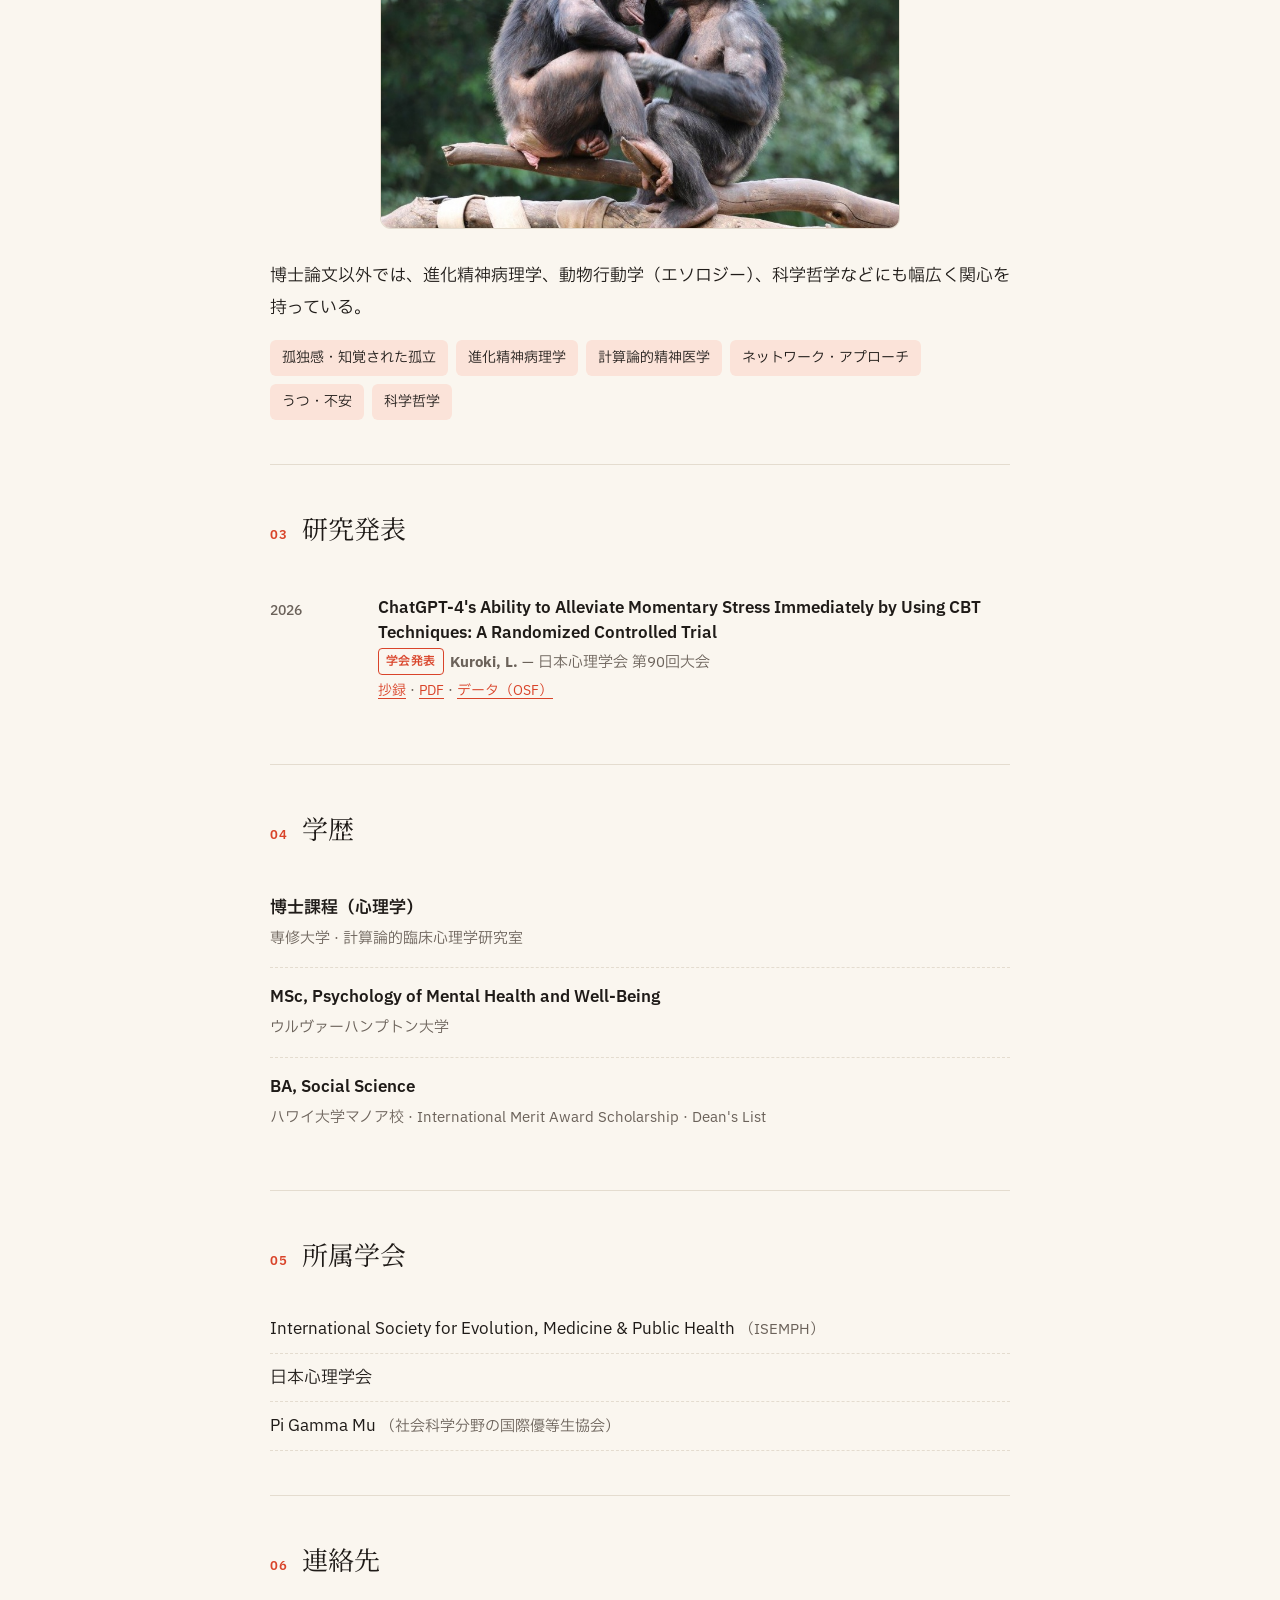
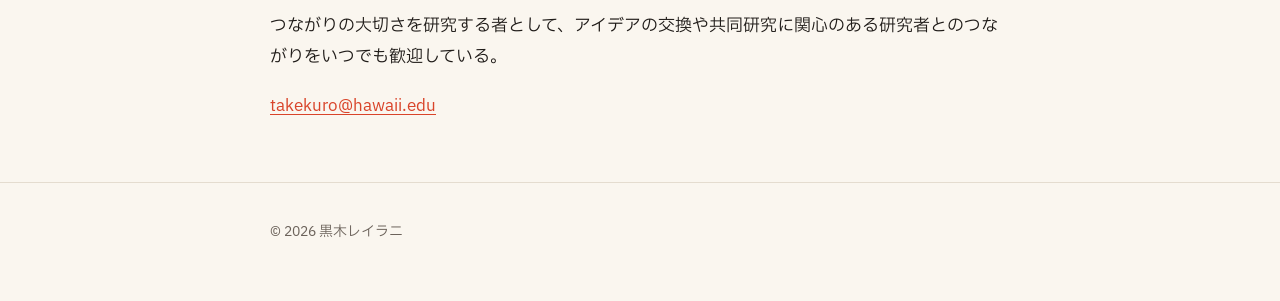
==== commit 5579a015: "Link lab website; JP wording edits Co-Authored-By: Claude Opus 5.5 <noreply@anthropic.com> Claude-Se" ====
--- a/ja/index.html
+++ b/ja/index.html
@@ -50,8 +50,8 @@
 <!-- ======================= 自己紹介 ======================= -->
 <section id="about">
   <h2><span class="num">01</span> 自己紹介</h2>
-  <p>日本を拠点に活動する学際的な研究者である。現在、専修大学の計算論的臨床心理学研究室で博士課程に在籍している。</p>
-  <p>それ以前は、ウルヴァーハンプトン大学で修士課程（Psychology of Mental Health and Well-Being）を修了し、ChatGPTが認知行動療法（CBT）の技法を用いて一時的なストレスを和らげられるかを検証するランダム化比較試験を行った。学部はハワイ大学マノア校で、動物学、遺伝学、経済学、紛争解決などを学んだ。そこでの学びが私の学際的な視点の土台となっており、素晴らしい先生方には今も感謝している。</p>
+  <p>日本を拠点に活動する学際的な研究者である。現在、専修大学の<a href="https://coclipsy-lab.github.io/jp/" target="_blank" rel="noopener">計算論的臨床心理学研究室</a>で博士課程に在籍している。</p>
+  <p>それ以前は、ウルヴァーハンプトン大学で修士課程を修了し、ChatGPTが認知行動療法（CBT）の技法を用いて一時的なストレスを和らげられるかを検証するランダム化比較試験を行った。学部はハワイ大学マノア校で、動物学、遺伝学、経済学、紛争解決などを学んだ。そこでの学びが私の学際的な視点の土台となっており、素晴らしい先生方には今も感謝している。</p>
 </section>
 
 <!-- ======================= 研究 ======================= -->
@@ -63,7 +63,7 @@
     <li>ヒト（<i>Homo sapiens</i>）が持つ、根本的かつ互いに異なる「つながりのニーズ」（例：理解や態度を共有したいというニーズ）を明らかにすること</li>
     <li>それらのニーズが満たされないとき、どのように精神症状が生じるのかを検討すること</li>
   </ol>
-  <p>進化理論は、1つ目の問いには直接的に、2つ目の問いにはより間接的に役立つと考えている。その両方に迫るため、進化生物学・神経科学・社会心理学の知見に加え、ネットワーク・アプローチや計算論的アプローチを用いている。</p>
+  <p>進化論は、1つ目の問いには直接的に、2つ目の問いにはより間接的に役立つと考えている。その両方に迫るため、進化生物学・神経科学・社会心理学の知見に加え、ネットワーク・アプローチや計算論的アプローチを用いている。</p>
   <p class="pull">進化への情熱に目を曇らせてはならない。それでも進化の視点には、混沌とした精神医学研究に秩序をもたらす大きなポテンシャルがある。</p>
   <figure class="photo-wide"><img src="../chimpanzees.jpeg" alt="枝の上で向かい合い、顔を寄せ合う2頭のチンパンジー" loading="lazy"></figure>
   <p>博士論文以外では、進化精神病理学、動物行動学（エソロジー）、科学哲学などにも幅広く関心を持っている。</p>
